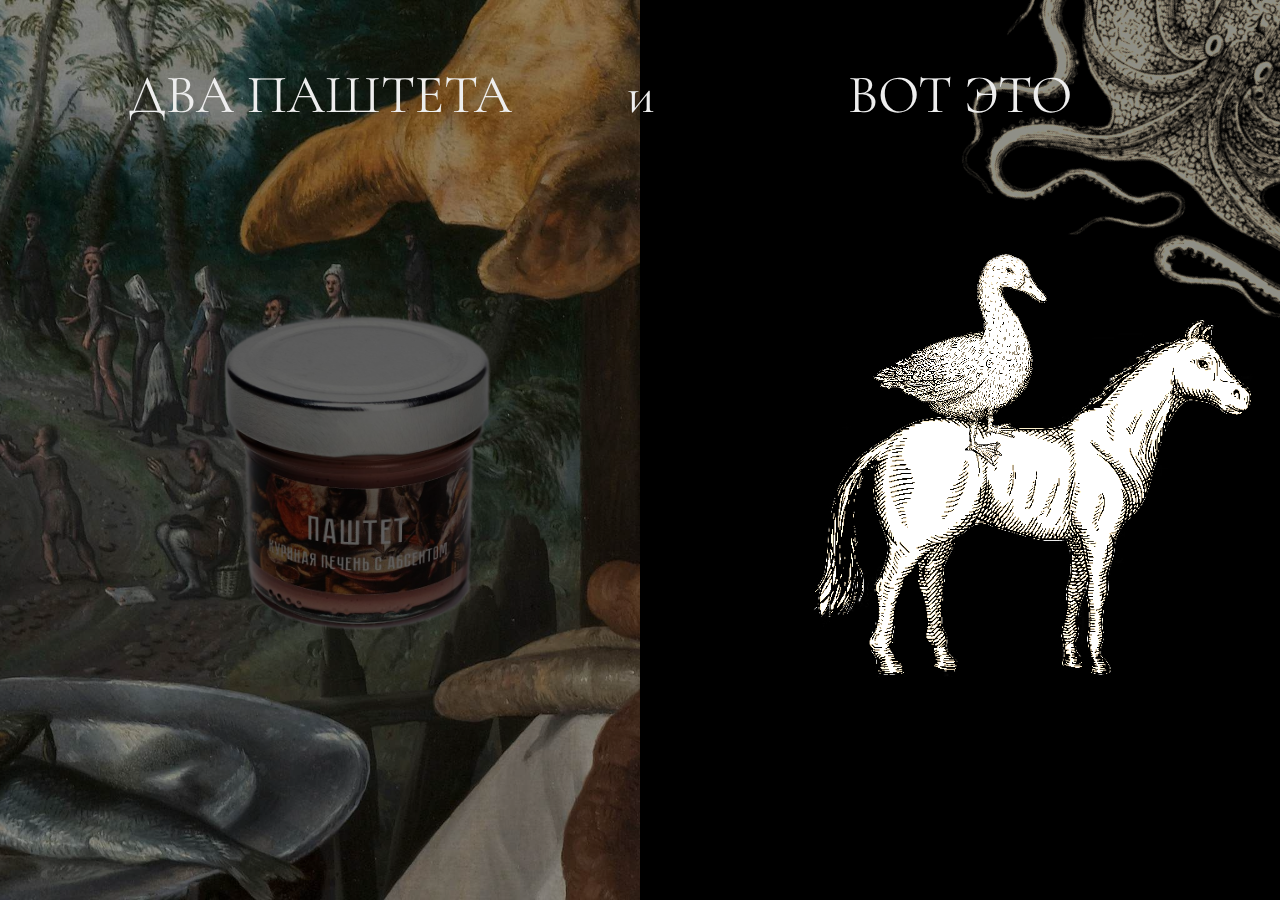
==== index.html @ 411653ab "well" ====
<!DOCTYPE html>
<html lang="ru">

<head>
    <meta charset="UTF-8">
    <meta name="viewport" content="width=device-width, initial-scale=1.0">

    <link rel="apple-touch-icon" sizes="180x180" href="/apple-touch-icon.png">
    <link rel="icon" type="image/png" sizes="32x32" href="/favicon-32x32.png">
    <link rel="icon" type="image/png" sizes="16x16" href="/favicon-16x16.png">
    <link rel="manifest" href="/site.webmanifest">
    <link rel="mask-icon" href="/safari-pinned-tab.svg" color="#5bbad5">
    <meta name="msapplication-TileColor" content="#da532c">
    <meta name="theme-color" content="#ffffff">

    <script src="https://cdnjs.cloudflare.com/ajax/libs/jquery/3.4.1/jquery.min.js"></script>

    <link rel="stylesheet" href="style/normalize.css">
    <link rel="stylesheet" href="style/cover.css">
    <link rel="stylesheet" href="style/style.css">

    <title>Два паштета и вот это</title>

</head>

<body>

    <div id="cover"></div>

    <div id="rotate">
        <div id="rotate-text">Поверни меня!</div>
        <img src="media/octopus_front.svg" alt="" id="octo-rot1">
        <img src="media/octopus_rotate_small.svg" alt="" id="octo-rot2">
        <img src="media/octopus_rotate_small.svg" alt="" id="octo-rot3">
    </div>

    <!-- Pate block -->

    <a href="pate.html">

        <div class="block-pate" id="shake">
            <div class="block-pate-text">ДВА ПАШТЕТА</div>

            <div class="block-pate-grad" id="pate1">
                <img src="media/front-pate-can.svg" alt="">
            </div>

            <span class="block-i-text">
                и
            </span>
        </div>

    </a>

    <!-- VOTETO block -->
    <a href="voteto.html">

        <div class="block-voteto">
            <div class="block-voteto-text">ВОТ ЭТО</div>

            <img src="media/horse.png" alt="" id="horse">
            <img src="media/duck.png" alt="" id="duck">
            <img src="media/octopus_front.svg" alt="" id="octopus">
        </div>

    </a>

    <script>
        let horse = document.getElementById("horse");
        let duck = document.getElementById("duck");
        let pate = document.getElementById("pate1");

        duck.onmouseover = function () { mouseOver(duck, horse) };
        duck.onmouseout = function () { mouseOut(duck, horse) };

        horse.onmouseover = function () { mouseOver(duck, horse) };
        horse.onmouseout = function () { mouseOut(duck, horse) };

        pate.onmouseover = function () { mouseOver(pate, 0) };
        pate.onmouseout = function () { mouseOut(pate, 0) };

        function mouseOver(thing, some) {
            thing.style.webkitAnimationPlayState = "running";
            some.style.webkitAnimationPlayState = "running";
        }

        function mouseOut(thing, some) {
            thing.style.webkitAnimationPlayState = "paused";
            some.style.webkitAnimationPlayState = "paused";
        }

        $(window).on('load', function () {
            $('#cover').fadeOut(500);
        })

        // Хороший способ дождаться прорисовки интерфейса
        window.addEventListener("orientationchange", function () {

            var originalBodyStyle = getComputedStyle(document.body).getPropertyValue('display');

            document.body.style.display = 'none';

            setTimeout(function () {
                document.body.style.display = originalBodyStyle;
            }, 10);
        });

    </script>

</body>

</html>
---- style/cover.css ----
/* Cover for onload function */

#cover {
    display: block;
    z-index: 999;
    background: black;
    /* background: url("to/your/ajaxloader.gif") no-repeat scroll center center #FFF; */
    position: fixed;
    height: 100vh;
    width: 100vw;
}

#rotate {
    display: none;
    background: black;
    /* background: url("to/your/ajaxloader.gif") no-repeat scroll center center #FFF; */
    position: fixed;
    z-index: 11;
    height: 100vh;
    width: 100vw;
    color: #eee;
	font-family: 'Cormorant Garamond', serif;
    font-size: 10vmin;
    text-align: center;
}

#rotate-text {
    position: relative;
    z-index: 11;
    text-align: center;
    top: 25vh;
}

#octo-rot1 {
    z-index: 10;
    width: 50vh;
    height: auto;
    position: absolute;
    top: 40vh;
    left: 10vh;
    animation: rotation 13s linear infinite;
    filter: sepia(60%) brightness(20%);
}

#octo-rot2 {
    z-index: 9;
    width: 75vh;
    height: auto;
    position: absolute;
    top: 0vh;
    left: -30vh;
    animation: rotation 15s infinite linear;
    filter: sepia(60%) brightness(20%);
}

#octo-rot3 {
    z-index: 8;
    width: 140vh;
    height: auto;
    position: absolute;
    top: 0vh;
    left: 0vh;
    animation: rotation-alt 20s linear infinite;
    filter: sepia(60%) brightness(10%);
}

@keyframes rotation {
	from { transform: rotate(0deg); }
    to { transform: rotate(359deg); }
}

@-webkit-keyframes rotation {
    from {-webkit-transform: rotate(0deg);}
    to {-webkit-transform: rotate(359deg);}
}

@keyframes rotation-alt {
	from { transform: rotate(-359deg); }
    to { transform: rotate(0deg); }
}

@-webkit-keyframes rotation-alt {
    from {-webkit-transform: rotate(-359deg);}
    to {-webkit-transform: rotate(0deg);}
}

@media only screen and (orientation:portrait){
    #rotate {
        display: block;
    }
}

@media only screen and (orientation:landscape){
    #rotate {
        display: none;
    }
}
---- style/style.css ----
@import url("https://fonts.googleapis.com/css2?family=Cormorant+Garamond&display=swap");
body, html {
  height: 100vh;
  position: relative;
  display: block;
  font-family: "Cormorant Garamond", sans-serif;
  color: #eee;
  background: black;
  margin: 0;
  overflow: hidden;
}

a, a:visited {
  color: #eee;
  text-decoration: none;
}

.block-i-text {
  position: absolute;
  z-index: 10;
  font-size: 6vh;
  text-align: left;
  left: 98%;
  top: 5vw;
}

@media (min-height: 700px) {
  .block-i-text {
    font-size: 6vh;
  }
}

.block-pate {
  position: absolute;
  z-index: 1;
  width: 50vw;
  height: 100vh;
  -webkit-transition: 0.5s;
  transition: 0.5s;
}

.block-pate:before {
  position: absolute;
  z-index: 1;
  width: 50vw;
  height: 100vh;
  background: url("../media/front-pate-back.jpg") no-repeat;
  background-size: cover;
  background-position: right;
  -webkit-filter: brightness(30%);
          filter: brightness(30%);
  -webkit-transition: 0.5s;
  transition: 0.5s;
  content: "";
}

@media (hover: none) {
  .block-pate:before {
    -webkit-filter: brightness(60%);
            filter: brightness(60%);
  }
}

.block-pate:hover:before {
  -webkit-filter: brightness(60%);
          filter: brightness(60%);
  cursor: pointer;
}

.block-pate-text {
  position: relative;
  z-index: 5;
  font-size: 6vh;
  text-align: center;
  padding: 5vw;
}

@media (min-height: 700px) {
  .block-pate-text {
    font-size: 6vh;
  }
}

.block-pate img {
  z-index: 6;
  position: relative;
  padding: 7.5vh;
  width: 30vh;
  height: auto;
  -webkit-filter: brightness(40%);
          filter: brightness(40%);
  -webkit-transition: 0.5s;
  transition: 0.5s;
}

@media (hover: none) {
  .block-pate img {
    -webkit-filter: brightness(80%);
            filter: brightness(80%);
  }
}

.block-pate img:hover {
  -webkit-filter: brightness(100%);
          filter: brightness(100%);
  -webkit-transition: 0.5s;
  transition: 0.5s;
  cursor: pointer;
}

.block-pate-grad {
  z-index: 5;
  position: absolute;
  top: 27.5vh;
  left: 12vmax;
  width: 45vh;
  height: auto;
  -webkit-animation-play-state: paused;
          animation-play-state: paused;
  -webkit-animation: pulse 1s linear infinite;
          animation: pulse 1s linear infinite;
  -webkit-transition: 1s;
  transition: 1s;
}

@media only screen and (min-height: 600px) and (max-width: 1120px) {
  .block-pate-grad {
    left: 9vh;
  }
}

@media (hover: none) {
  .block-pate-grad {
    -webkit-animation-play-state: running;
            animation-play-state: running;
  }
}

.block-pate-grad:hover {
  -webkit-transition: 1s;
  transition: 1s;
}

@-webkit-keyframes pulse {
  0% {
    background: radial-gradient(35vh 38vh, rgba(255, 255, 255, 0.9) 30%, rgba(0, 0, 0, 0) 55%);
  }
  15% {
    background: radial-gradient(35vh 38vh, rgba(255, 255, 255, 0.9) 31%, rgba(0, 0, 0, 0) 57%);
  }
  30% {
    background: radial-gradient(35vh 38vh, rgba(255, 255, 255, 0.9) 32%, rgba(0, 0, 0, 0) 60%);
  }
  45% {
    background: radial-gradient(35vh 38vh, rgba(255, 255, 255, 0.9) 33%, rgba(0, 0, 0, 0) 65%);
  }
  60% {
    background: radial-gradient(35vh 38vh, rgba(255, 255, 255, 0.9) 33%, rgba(0, 0, 0, 0) 65%);
  }
  75% {
    background: radial-gradient(35vh 38vh, rgba(255, 255, 255, 0.9) 32%, rgba(0, 0, 0, 0) 60%);
  }
  90% {
    background: radial-gradient(35vh 38vh, rgba(255, 255, 255, 0.9) 31%, rgba(0, 0, 0, 0) 57%);
  }
  100% {
    background: radial-gradient(35vh 38vh, rgba(255, 255, 255, 0.9) 30%, rgba(0, 0, 0, 0) 55%);
  }
}

@keyframes pulse {
  0% {
    background: radial-gradient(35vh 38vh, rgba(255, 255, 255, 0.9) 30%, rgba(0, 0, 0, 0) 55%);
  }
  15% {
    background: radial-gradient(35vh 38vh, rgba(255, 255, 255, 0.9) 31%, rgba(0, 0, 0, 0) 57%);
  }
  30% {
    background: radial-gradient(35vh 38vh, rgba(255, 255, 255, 0.9) 32%, rgba(0, 0, 0, 0) 60%);
  }
  45% {
    background: radial-gradient(35vh 38vh, rgba(255, 255, 255, 0.9) 33%, rgba(0, 0, 0, 0) 65%);
  }
  60% {
    background: radial-gradient(35vh 38vh, rgba(255, 255, 255, 0.9) 33%, rgba(0, 0, 0, 0) 65%);
  }
  75% {
    background: radial-gradient(35vh 38vh, rgba(255, 255, 255, 0.9) 32%, rgba(0, 0, 0, 0) 60%);
  }
  90% {
    background: radial-gradient(35vh 38vh, rgba(255, 255, 255, 0.9) 31%, rgba(0, 0, 0, 0) 57%);
  }
  100% {
    background: radial-gradient(35vh 38vh, rgba(255, 255, 255, 0.9) 30%, rgba(0, 0, 0, 0) 55%);
  }
}

.block-voteto {
  position: absolute;
  z-index: 1;
  left: 50vw;
  width: 50vw;
  height: 100vh;
  -webkit-transition: 0.5s;
  transition: 0.5s;
}

.block-voteto:hover {
  z-index: 1;
  cursor: pointer;
  -webkit-filter: brightness(110%);
          filter: brightness(110%);
  -webkit-transition: 0.5s;
  transition: 0.5s;
}

#duck {
  z-index: 5;
  position: absolute;
  top: 28vh;
  left: 18vw;
  width: 20vh;
  height: auto;
  animation: shake 0.25s linear infinite alternate-reverse;
  -webkit-animation-play-state: paused;
          animation-play-state: paused;
  -webkit-filter: sepia(60%) contrast(110%);
          filter: sepia(60%) contrast(110%);
}

@media only screen and (min-height: 600px) and (max-width: 1120px) {
  #duck {
    left: 30%;
  }
}

#horse {
  z-index: 5;
  position: absolute;
  top: 35vh;
  left: 13vw;
  width: 50vh;
  height: auto;
  -webkit-animation: shake 0.3s linear infinite;
          animation: shake 0.3s linear infinite;
  -webkit-animation-play-state: paused;
          animation-play-state: paused;
  -webkit-filter: sepia(60%) contrast(110%);
          filter: sepia(60%) contrast(110%);
}

@media only screen and (min-height: 600px) and (max-width: 1120px) {
  #horse {
    left: 15%;
  }
}

#octopus {
  z-index: -1;
  position: absolute;
  top: -15vh;
  right: -18vh;
  width: 50vh;
  height: auto;
  -webkit-filter: sepia(60%) brightness(60%);
          filter: sepia(60%) brightness(60%);
  -webkit-transform: rotate(30deg);
          transform: rotate(30deg);
}

@media only screen and (min-height: 600px) and (max-width: 1120px) {
  #octopus {
    right: -25vh;
  }
}

@-webkit-keyframes shake {
  0% {
    -webkit-transform: rotate(-5deg);
            transform: rotate(-5deg);
  }
  50% {
    -webkit-transform: rotate(5deg);
            transform: rotate(5deg);
  }
  100% {
    -webkit-transform: rotate(-5deg);
            transform: rotate(-5deg);
  }
}

@keyframes shake {
  0% {
    -webkit-transform: rotate(-5deg);
            transform: rotate(-5deg);
  }
  50% {
    -webkit-transform: rotate(5deg);
            transform: rotate(5deg);
  }
  100% {
    -webkit-transform: rotate(-5deg);
            transform: rotate(-5deg);
  }
}

@-webkit-keyframes rotate {
  0% {
    -webkit-transform: rotate(0deg);
            transform: rotate(0deg);
  }
  100% {
    -webkit-transform: rotate(180deg);
            transform: rotate(180deg);
  }
}

@keyframes rotate {
  0% {
    -webkit-transform: rotate(0deg);
            transform: rotate(0deg);
  }
  100% {
    -webkit-transform: rotate(180deg);
            transform: rotate(180deg);
  }
}

.block-voteto-text {
  position: relative;
  z-index: 5;
  font-size: 6vh;
  text-align: center;
  padding: 5vw;
}

@media (min-height: 700px) {
  .block-voteto-text {
    font-size: 6vh;
  }
}
/*# sourceMappingURL=style.css.map */
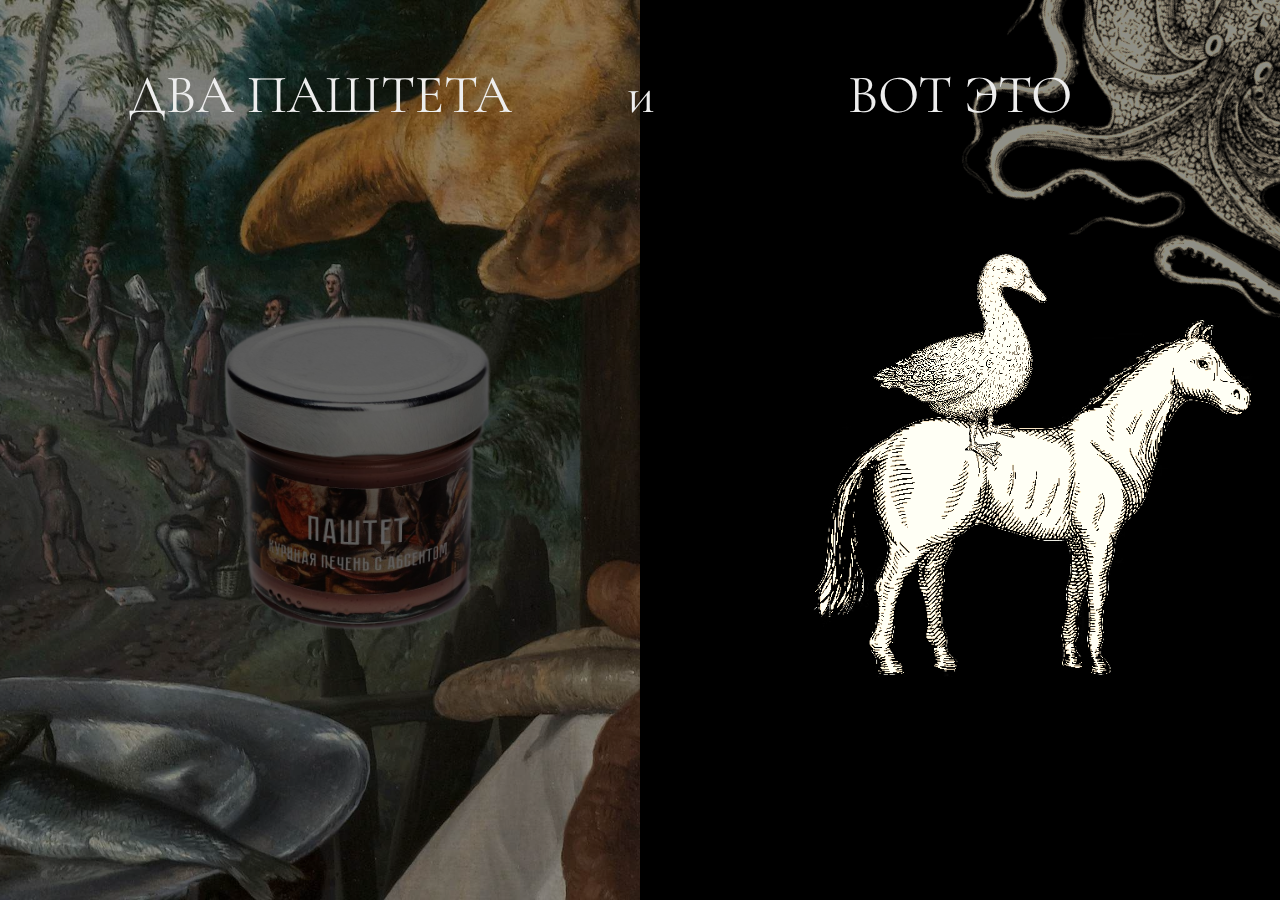
==== commit 362b4ac3: "Очепятки" ====
--- a/index.html
+++ b/index.html
@@ -42,7 +42,7 @@
             <div class="block-pate-text">ДВА ПАШТЕТА</div>
 
             <div class="block-pate-grad" id="pate1">
-                <img src="media/front-pate-can.svg" alt="">
+                <img src="media/front-pate-can.svg" alt="Банка">
             </div>
 
             <span class="block-i-text">
@@ -58,9 +58,9 @@
         <div class="block-voteto">
             <div class="block-voteto-text">ВОТ ЭТО</div>
 
-            <img src="media/horse.png" alt="" id="horse">
-            <img src="media/duck.png" alt="" id="duck">
-            <img src="media/octopus_front.svg" alt="" id="octopus">
+            <img src="media/horse.png" alt="Конь" id="horse">
+            <img src="media/duck.png" alt="Утка" id="duck">
+            <img src="media/octopus_front.svg" alt="Ктопус" id="octopus">
         </div>
 
     </a>
--- a/style/style.css
+++ b/style/style.css
@@ -208,8 +208,8 @@
 .block-voteto:hover {
   z-index: 1;
   cursor: pointer;
-  -webkit-filter: brightness(110%);
-          filter: brightness(110%);
+  -webkit-filter: sepia(80%);
+          filter: sepia(80%);
   -webkit-transition: 0.5s;
   transition: 0.5s;
 }
@@ -224,8 +224,8 @@
   animation: shake 0.25s linear infinite alternate-reverse;
   -webkit-animation-play-state: paused;
           animation-play-state: paused;
-  -webkit-filter: sepia(60%) contrast(110%);
-          filter: sepia(60%) contrast(110%);
+  -webkit-filter: sepia(60%);
+          filter: sepia(60%);
 }
 
 @media only screen and (min-height: 600px) and (max-width: 1120px) {
@@ -245,8 +245,8 @@
           animation: shake 0.3s linear infinite;
   -webkit-animation-play-state: paused;
           animation-play-state: paused;
-  -webkit-filter: sepia(60%) contrast(110%);
-          filter: sepia(60%) contrast(110%);
+  -webkit-filter: sepia(60%);
+          filter: sepia(60%);
 }
 
 @media only screen and (min-height: 600px) and (max-width: 1120px) {
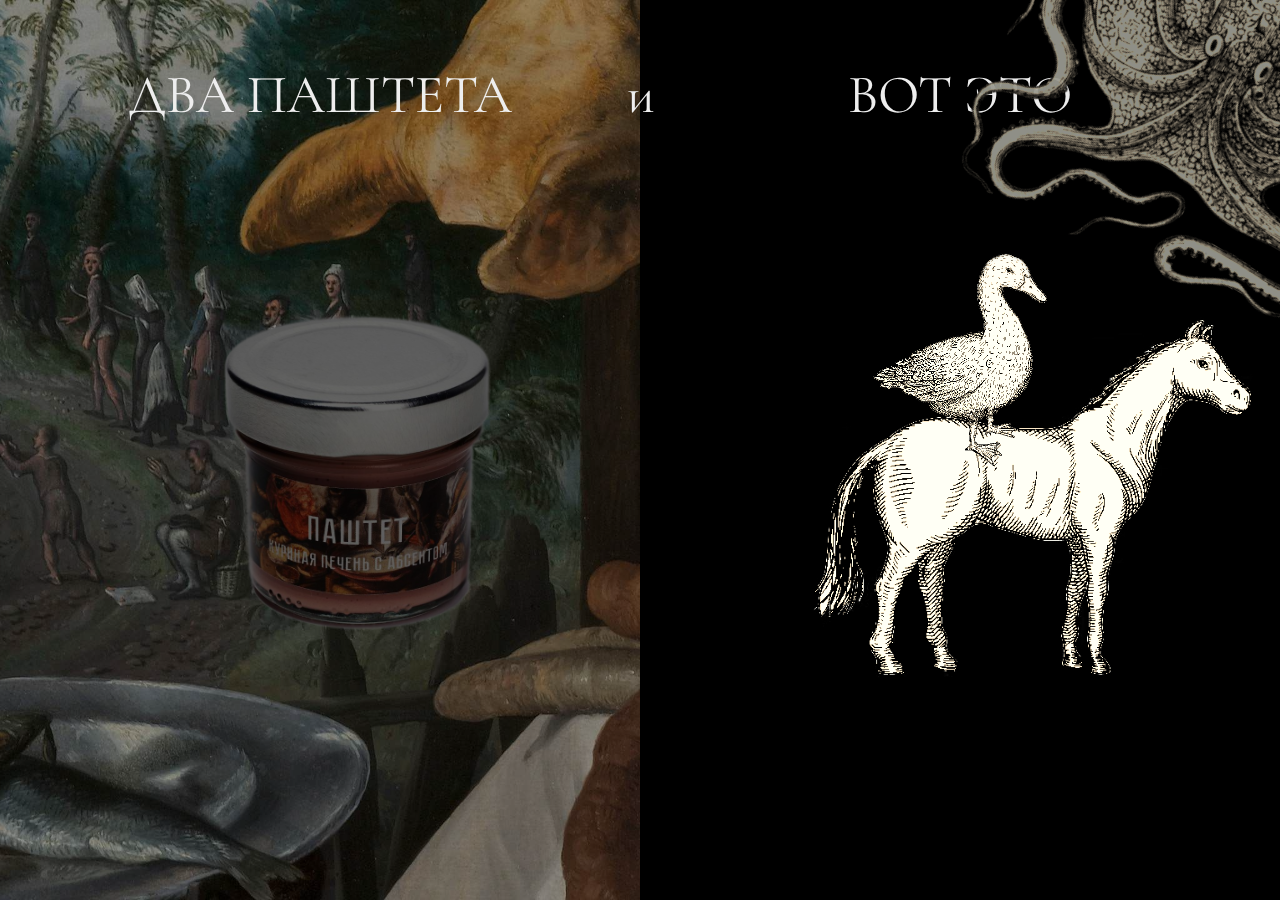
==== commit af405673: "Secret cock" ====
--- a/index.html
+++ b/index.html
@@ -1,112 +1,151 @@
-<!DOCTYPE html>
-<html lang="ru">
-
-<head>
-    <meta charset="UTF-8">
-    <meta name="viewport" content="width=device-width, initial-scale=1.0">
-
-    <link rel="apple-touch-icon" sizes="180x180" href="/apple-touch-icon.png">
-    <link rel="icon" type="image/png" sizes="32x32" href="/favicon-32x32.png">
-    <link rel="icon" type="image/png" sizes="16x16" href="/favicon-16x16.png">
-    <link rel="manifest" href="/site.webmanifest">
-    <link rel="mask-icon" href="/safari-pinned-tab.svg" color="#5bbad5">
-    <meta name="msapplication-TileColor" content="#da532c">
-    <meta name="theme-color" content="#ffffff">
-
-    <script src="https://cdnjs.cloudflare.com/ajax/libs/jquery/3.4.1/jquery.min.js"></script>
-
-    <link rel="stylesheet" href="style/normalize.css">
-    <link rel="stylesheet" href="style/cover.css">
-    <link rel="stylesheet" href="style/style.css">
-
-    <title>Два паштета и вот это</title>
-
-</head>
-
-<body>
-
-    <div id="cover"></div>
-
-    <div id="rotate">
-        <div id="rotate-text">Поверни меня!</div>
-        <img src="media/octopus_front.svg" alt="" id="octo-rot1">
-        <img src="media/octopus_rotate_small.svg" alt="" id="octo-rot2">
-        <img src="media/octopus_rotate_small.svg" alt="" id="octo-rot3">
-    </div>
-
-    <!-- Pate block -->
-
-    <a href="pate.html">
-
-        <div class="block-pate" id="shake">
-            <div class="block-pate-text">ДВА ПАШТЕТА</div>
-
-            <div class="block-pate-grad" id="pate1">
-                <img src="media/front-pate-can.svg" alt="Банка">
-            </div>
-
-            <span class="block-i-text">
-                и
-            </span>
-        </div>
-
-    </a>
-
-    <!-- VOTETO block -->
-    <a href="voteto.html">
-
-        <div class="block-voteto">
-            <div class="block-voteto-text">ВОТ ЭТО</div>
-
-            <img src="media/horse.png" alt="Конь" id="horse">
-            <img src="media/duck.png" alt="Утка" id="duck">
-            <img src="media/octopus_front.svg" alt="Ктопус" id="octopus">
-        </div>
-
-    </a>
-
-    <script>
-        let horse = document.getElementById("horse");
-        let duck = document.getElementById("duck");
-        let pate = document.getElementById("pate1");
-
-        duck.onmouseover = function () { mouseOver(duck, horse) };
-        duck.onmouseout = function () { mouseOut(duck, horse) };
-
-        horse.onmouseover = function () { mouseOver(duck, horse) };
-        horse.onmouseout = function () { mouseOut(duck, horse) };
-
-        pate.onmouseover = function () { mouseOver(pate, 0) };
-        pate.onmouseout = function () { mouseOut(pate, 0) };
-
-        function mouseOver(thing, some) {
-            thing.style.webkitAnimationPlayState = "running";
-            some.style.webkitAnimationPlayState = "running";
-        }
-
-        function mouseOut(thing, some) {
-            thing.style.webkitAnimationPlayState = "paused";
-            some.style.webkitAnimationPlayState = "paused";
-        }
-
-        $(window).on('load', function () {
-            $('#cover').fadeOut(500);
-        })
-
-        // Хороший способ дождаться прорисовки интерфейса
-        window.addEventListener("orientationchange", function () {
-
-            var originalBodyStyle = getComputedStyle(document.body).getPropertyValue('display');
-
-            document.body.style.display = 'none';
-
-            setTimeout(function () {
-                document.body.style.display = originalBodyStyle;
-            }, 10);
-        });
-
-    </script>
-
-</body>
-
+<!DOCTYPE html>
+<html lang="ru">
+
+<head>
+    <meta charset="UTF-8">
+    <meta name="viewport" content="width=device-width, initial-scale=1.0">
+
+    <link rel="apple-touch-icon" sizes="180x180" href="/apple-touch-icon.png">
+    <link rel="icon" type="image/png" sizes="32x32" href="/favicon-32x32.png">
+    <link rel="icon" type="image/png" sizes="16x16" href="/favicon-16x16.png">
+    <link rel="manifest" href="/site.webmanifest">
+    <link rel="mask-icon" href="/safari-pinned-tab.svg" color="#5bbad5">
+    <meta name="msapplication-TileColor" content="#da532c">
+    <meta name="theme-color" content="#ffffff">
+
+    <script src="https://cdnjs.cloudflare.com/ajax/libs/jquery/3.4.1/jquery.min.js"></script>
+
+    <link rel="stylesheet" href="style/normalize.css">
+    <link rel="stylesheet" href="style/cover.css">
+    <link rel="stylesheet" href="style/style.css">
+
+    <title>Два паштета и вот это</title>
+
+</head>
+
+<body>
+
+    <div id="cover"></div>
+
+    <div id="secret_cover">
+        <div id="question"> 
+            Вам есть 18 лет?
+            <br>
+            <button id="no">
+                Нет
+            </button>
+            <button id="yes">
+                Да
+            </button>
+
+        </div>
+    </div>
+
+    <div id="rotate">
+        <div id="rotate-text">Поверни меня!</div>
+        <img src="media/octopus_front.svg" alt="" id="octo-rot1">
+        <img src="media/octopus_rotate_small.svg" alt="" id="octo-rot2">
+        <img src="media/octopus_rotate_small.svg" alt="" id="octo-rot3">
+    </div>
+
+    <!-- Pate block -->
+
+        <div class="block-pate" id="shake">
+        <a href="pate.html">
+            <div class="block-pate-text">ДВА ПАШТЕТА</div>
+
+            <div class="block-pate-grad" id="pate1">
+                <img src="media/front-pate-can.svg" alt="Банка">
+            </div>
+
+            <span class="block-i-text">
+                и
+            </span>
+        </a>
+        </div>
+
+    <!-- VOTETO block -->
+    
+        <div class="block-voteto">
+            <a href="voteto.html">
+            <div class="block-voteto-text">ВОТ ЭТО</div>
+                <img src="media/horse.png" alt="Конь" id="horse">
+                <img src="media/duck.png" alt="Утка" id="duck">
+             </a>
+            <img src="media/secret1.png" alt="***" id="secret1">
+            <img src="media/octopus_front.svg" alt="Ктопус" id="octopus">
+
+            <img src="media/secret2.png" alt="Шупальце" id="secret2">
+        </div>
+
+    <script>
+        let horse = document.getElementById("horse");
+        let duck = document.getElementById("duck");
+        let pate = document.getElementById("pate1");
+        
+        let hours = new Date().getHours();
+
+        let yes = document.getElementById("yes");
+        let no = document.getElementById("no");
+        let octo = document.getElementById("octopus");
+
+        if ((hours >= 23) || (hours <= 8)) {
+            octo.style.zIndex = 10;
+            octo.onclick = function () {
+                $('#secret_cover').show();
+            };
+            yes.onclick = function () {
+                $('#secret_cover').fadeOut(500);
+                $('#secret1').show();
+                $('#secret2').show();
+                mouseOver(secret2, octo);
+            };
+            no.onclick = function () {
+                window.location = "https://bibleonline.ru/children/ibt/1/";
+            };
+        };
+
+        duck.onmouseover = function () { mouseOver(duck, horse) };
+        duck.onmouseout = function () { mouseOut(duck, horse) };
+
+        horse.onmouseover = function () { mouseOver(duck, horse) };
+        horse.onmouseout = function () { mouseOut(duck, horse) };
+
+        pate.onmouseover = function () { mouseOver(pate, null) };
+        pate.onmouseout = function () { mouseOut(pate, null) };
+
+        function mouseOver(thing, some)
+        {
+            thing.style.webkitAnimationPlayState = "running";
+            if (some) {
+            some.style.webkitAnimationPlayState = "running";
+            };
+        }
+
+        function mouseOut(thing, some)
+        {
+            thing.style.webkitAnimationPlayState = "paused";
+            if (some) {
+            some.style.webkitAnimationPlayState = "paused";
+            };
+        }
+
+        $(window).on('load', function () {
+            $('#cover').fadeOut(500);
+        })
+
+        // Хороший способ дождаться прорисовки интерфейса
+        window.addEventListener("orientationchange", function ()
+        {
+            var originalBodyStyle = getComputedStyle(document.body).getPropertyValue('display');
+
+            document.body.style.display = 'none';
+            setTimeout(function () {
+                document.body.style.display = originalBodyStyle;
+            }, 10);
+        });
+    </script>
+
+</body>
+
 </html>--- a/style/cover.css
+++ b/style/cover.css
@@ -1,97 +1,97 @@
-/* Cover for onload function */
-
-#cover {
-    display: block;
-    z-index: 999;
-    background: black;
-    /* background: url("to/your/ajaxloader.gif") no-repeat scroll center center #FFF; */
-    position: fixed;
-    height: 100vh;
-    width: 100vw;
-}
-
-#rotate {
-    display: none;
-    background: black;
-    /* background: url("to/your/ajaxloader.gif") no-repeat scroll center center #FFF; */
-    position: fixed;
-    z-index: 11;
-    height: 100vh;
-    width: 100vw;
-    color: #eee;
-	font-family: 'Cormorant Garamond', serif;
-    font-size: 10vmin;
-    text-align: center;
-}
-
-#rotate-text {
-    position: relative;
-    z-index: 11;
-    text-align: center;
-    top: 25vh;
-}
-
-#octo-rot1 {
-    z-index: 10;
-    width: 50vh;
-    height: auto;
-    position: absolute;
-    top: 40vh;
-    left: 10vh;
-    animation: rotation 13s linear infinite;
-    filter: sepia(60%) brightness(20%);
-}
-
-#octo-rot2 {
-    z-index: 9;
-    width: 75vh;
-    height: auto;
-    position: absolute;
-    top: 0vh;
-    left: -30vh;
-    animation: rotation 15s infinite linear;
-    filter: sepia(60%) brightness(20%);
-}
-
-#octo-rot3 {
-    z-index: 8;
-    width: 140vh;
-    height: auto;
-    position: absolute;
-    top: 0vh;
-    left: 0vh;
-    animation: rotation-alt 20s linear infinite;
-    filter: sepia(60%) brightness(10%);
-}
-
-@keyframes rotation {
-	from { transform: rotate(0deg); }
-    to { transform: rotate(359deg); }
-}
-
-@-webkit-keyframes rotation {
-    from {-webkit-transform: rotate(0deg);}
-    to {-webkit-transform: rotate(359deg);}
-}
-
-@keyframes rotation-alt {
-	from { transform: rotate(-359deg); }
-    to { transform: rotate(0deg); }
-}
-
-@-webkit-keyframes rotation-alt {
-    from {-webkit-transform: rotate(-359deg);}
-    to {-webkit-transform: rotate(0deg);}
-}
-
-@media only screen and (orientation:portrait){
-    #rotate {
-        display: block;
-    }
-}
-
-@media only screen and (orientation:landscape){
-    #rotate {
-        display: none;
-    }
+/* Cover for onload function */
+
+#cover {
+    display: block;
+    z-index: 999;
+    background: black;
+    /* background: url("to/your/ajaxloader.gif") no-repeat scroll center center #FFF; */
+    position: fixed;
+    height: 100vh;
+    width: 100vw;
+}
+
+#rotate {
+    display: none;
+    background: black;
+    /* background: url("to/your/ajaxloader.gif") no-repeat scroll center center #FFF; */
+    position: fixed;
+    z-index: 11;
+    height: 100vh;
+    width: 100vw;
+    color: #eee;
+	font-family: 'Cormorant Garamond', serif;
+    font-size: 10vmin;
+    text-align: center;
+}
+
+#rotate-text {
+    position: relative;
+    z-index: 11;
+    text-align: center;
+    top: 25vh;
+}
+
+#octo-rot1 {
+    z-index: 10;
+    width: 50vh;
+    height: auto;
+    position: absolute;
+    top: 40vh;
+    left: 10vh;
+    animation: rotation 13s linear infinite;
+    filter: sepia(60%) brightness(20%);
+}
+
+#octo-rot2 {
+    z-index: 9;
+    width: 75vh;
+    height: auto;
+    position: absolute;
+    top: 0vh;
+    left: -30vh;
+    animation: rotation 15s infinite linear;
+    filter: sepia(60%) brightness(20%);
+}
+
+#octo-rot3 {
+    z-index: 8;
+    width: 140vh;
+    height: auto;
+    position: absolute;
+    top: 0vh;
+    left: 0vh;
+    animation: rotation-alt 20s linear infinite;
+    filter: sepia(60%) brightness(10%);
+}
+
+@keyframes rotation {
+	from { transform: rotate(0deg); }
+    to { transform: rotate(359deg); }
+}
+
+@-webkit-keyframes rotation {
+    from {-webkit-transform: rotate(0deg);}
+    to {-webkit-transform: rotate(359deg);}
+}
+
+@keyframes rotation-alt {
+	from { transform: rotate(-359deg); }
+    to { transform: rotate(0deg); }
+}
+
+@-webkit-keyframes rotation-alt {
+    from {-webkit-transform: rotate(-359deg);}
+    to {-webkit-transform: rotate(0deg);}
+}
+
+@media only screen and (orientation:portrait){
+    #rotate {
+        display: block;
+    }
+}
+
+@media only screen and (orientation:landscape){
+    #rotate {
+        display: none;
+    }
 }--- a/style/style.css
+++ b/style/style.css
@@ -256,7 +256,7 @@
 }
 
 #octopus {
-  z-index: -1;
+  z-index: 5;
   position: absolute;
   top: -15vh;
   right: -18vh;
@@ -266,6 +266,10 @@
           filter: sepia(60%) brightness(60%);
   -webkit-transform: rotate(30deg);
           transform: rotate(30deg);
+  -webkit-animation: shakeo 0.3s linear infinite;
+          animation: shakeo 0.3s linear infinite;
+  -webkit-animation-play-state: paused;
+          animation-play-state: paused;
 }
 
 @media only screen and (min-height: 600px) and (max-width: 1120px) {
@@ -274,6 +278,92 @@
   }
 }
 
+#secret1 {
+  z-index: 0;
+  position: absolute;
+  top: 58vh;
+  right: 24vw;
+  width: 10vh;
+  height: auto;
+  -webkit-filter: sepia(60%) brightness(60%);
+          filter: sepia(60%) brightness(60%);
+  display: none;
+}
+
+@media only screen and (min-height: 600px) and (max-width: 1120px) {
+  #secret1 {
+    right: -25vh;
+  }
+}
+
+#secret2 {
+  z-index: -1;
+  position: absolute;
+  top: 10vh;
+  right: -20vw;
+  width: 50vh;
+  height: auto;
+  -webkit-transform: rotate(10deg);
+          transform: rotate(10deg);
+  -webkit-filter: sepia(60%) brightness(60%);
+          filter: sepia(60%) brightness(60%);
+  -webkit-animation: secret2 3s linear infinite;
+          animation: secret2 3s linear infinite;
+  -webkit-animation-play-state: paused;
+          animation-play-state: paused;
+  filter: sepia(60%) brightness(60%);
+  display: none;
+}
+
+@media only screen and (min-height: 600px) and (max-width: 1120px) {
+  #secret2 {
+    right: -25vh;
+  }
+}
+
+#secret_cover {
+  display: none;
+  z-index: 999;
+  background: black;
+  /* background: url("to/your/ajaxloader.gif") no-repeat scroll center center #FFF; */
+  position: fixed;
+  height: 100vh;
+  width: 100vw;
+}
+
+#question {
+  position: relative;
+  z-index: 999;
+  font-size: 10vmin;
+  top: 33vh;
+  text-align: center;
+}
+
+#yes, #no {
+  cursor: pointer;
+  margin-top: 5vh;
+  font-size: 5vmin;
+  padding: 1vmin;
+  width: 15vmin;
+  color: white;
+  background-color: red;
+  border-right: solid 2px green;
+  border-left: solid 2px green;
+  border-radius: 10px;
+}
+
+#yes:hover, #no:hover {
+  background-color: #ff4646;
+}
+
+#no {
+  background-color: blue;
+}
+
+#no:hover {
+  background-color: #4542ff;
+}
+
 @-webkit-keyframes shake {
   0% {
     -webkit-transform: rotate(-5deg);
@@ -304,6 +394,242 @@
   }
 }
 
+@-webkit-keyframes shakeo {
+  0% {
+    -webkit-transform: rotate(35deg);
+            transform: rotate(35deg);
+  }
+  50% {
+    -webkit-transform: rotate(30deg);
+            transform: rotate(30deg);
+  }
+  100% {
+    -webkit-transform: rotate(35deg);
+            transform: rotate(35deg);
+  }
+}
+
+@keyframes shakeo {
+  0% {
+    -webkit-transform: rotate(35deg);
+            transform: rotate(35deg);
+  }
+  50% {
+    -webkit-transform: rotate(30deg);
+            transform: rotate(30deg);
+  }
+  100% {
+    -webkit-transform: rotate(35deg);
+            transform: rotate(35deg);
+  }
+}
+
+@-webkit-keyframes secret2 {
+  4% {
+    top: 10vh;
+    right: -20vw;
+  }
+  8% {
+    top: 11vh;
+    right: -16vw;
+  }
+  12% {
+    top: 12vh;
+    right: -12vw;
+  }
+  16% {
+    top: 14vh;
+    right: -8vw;
+  }
+  20% {
+    top: 16vh;
+    right: -6vw;
+  }
+  24% {
+    top: 18vh;
+    right: -4vw;
+  }
+  28% {
+    top: 20vh;
+    right: -2vw;
+  }
+  32% {
+    top: 22vh;
+    right: 0vw;
+  }
+  36% {
+    top: 24vh;
+    right: 0vw;
+  }
+  40% {
+    top: 25vh;
+    right: 0vw;
+  }
+  44% {
+    top: 24vh;
+    right: 0vw;
+  }
+  48% {
+    top: 25vh;
+    right: 0vw;
+  }
+  52% {
+    top: 24vh;
+    right: 0vw;
+  }
+  56% {
+    top: 25vh;
+    right: 0vw;
+  }
+  60% {
+    top: 24vh;
+    right: 0vw;
+  }
+  64% {
+    top: 25vh;
+    right: 0vw;
+  }
+  68% {
+    top: 24vh;
+    right: 0vw;
+  }
+  72% {
+    top: 22vh;
+    right: 0vw;
+  }
+  76% {
+    top: 20vh;
+    right: -2vw;
+  }
+  80% {
+    top: 18vh;
+    right: -4vw;
+  }
+  84% {
+    top: 16vh;
+    right: -6vw;
+  }
+  88% {
+    top: 14vh;
+    right: -8vw;
+  }
+  92% {
+    top: 12vh;
+    right: -12vw;
+  }
+  96% {
+    top: 11vh;
+    right: -16vw;
+  }
+  100% {
+    top: 10vh;
+    right: -20vw;
+  }
+}
+
+@keyframes secret2 {
+  4% {
+    top: 10vh;
+    right: -20vw;
+  }
+  8% {
+    top: 11vh;
+    right: -16vw;
+  }
+  12% {
+    top: 12vh;
+    right: -12vw;
+  }
+  16% {
+    top: 14vh;
+    right: -8vw;
+  }
+  20% {
+    top: 16vh;
+    right: -6vw;
+  }
+  24% {
+    top: 18vh;
+    right: -4vw;
+  }
+  28% {
+    top: 20vh;
+    right: -2vw;
+  }
+  32% {
+    top: 22vh;
+    right: 0vw;
+  }
+  36% {
+    top: 24vh;
+    right: 0vw;
+  }
+  40% {
+    top: 25vh;
+    right: 0vw;
+  }
+  44% {
+    top: 24vh;
+    right: 0vw;
+  }
+  48% {
+    top: 25vh;
+    right: 0vw;
+  }
+  52% {
+    top: 24vh;
+    right: 0vw;
+  }
+  56% {
+    top: 25vh;
+    right: 0vw;
+  }
+  60% {
+    top: 24vh;
+    right: 0vw;
+  }
+  64% {
+    top: 25vh;
+    right: 0vw;
+  }
+  68% {
+    top: 24vh;
+    right: 0vw;
+  }
+  72% {
+    top: 22vh;
+    right: 0vw;
+  }
+  76% {
+    top: 20vh;
+    right: -2vw;
+  }
+  80% {
+    top: 18vh;
+    right: -4vw;
+  }
+  84% {
+    top: 16vh;
+    right: -6vw;
+  }
+  88% {
+    top: 14vh;
+    right: -8vw;
+  }
+  92% {
+    top: 12vh;
+    right: -12vw;
+  }
+  96% {
+    top: 11vh;
+    right: -16vw;
+  }
+  100% {
+    top: 10vh;
+    right: -20vw;
+  }
+}
+
 @-webkit-keyframes rotate {
   0% {
     -webkit-transform: rotate(0deg);
@@ -328,7 +654,7 @@
 
 .block-voteto-text {
   position: relative;
-  z-index: 5;
+  z-index: 6;
   font-size: 6vh;
   text-align: center;
   padding: 5vw;
